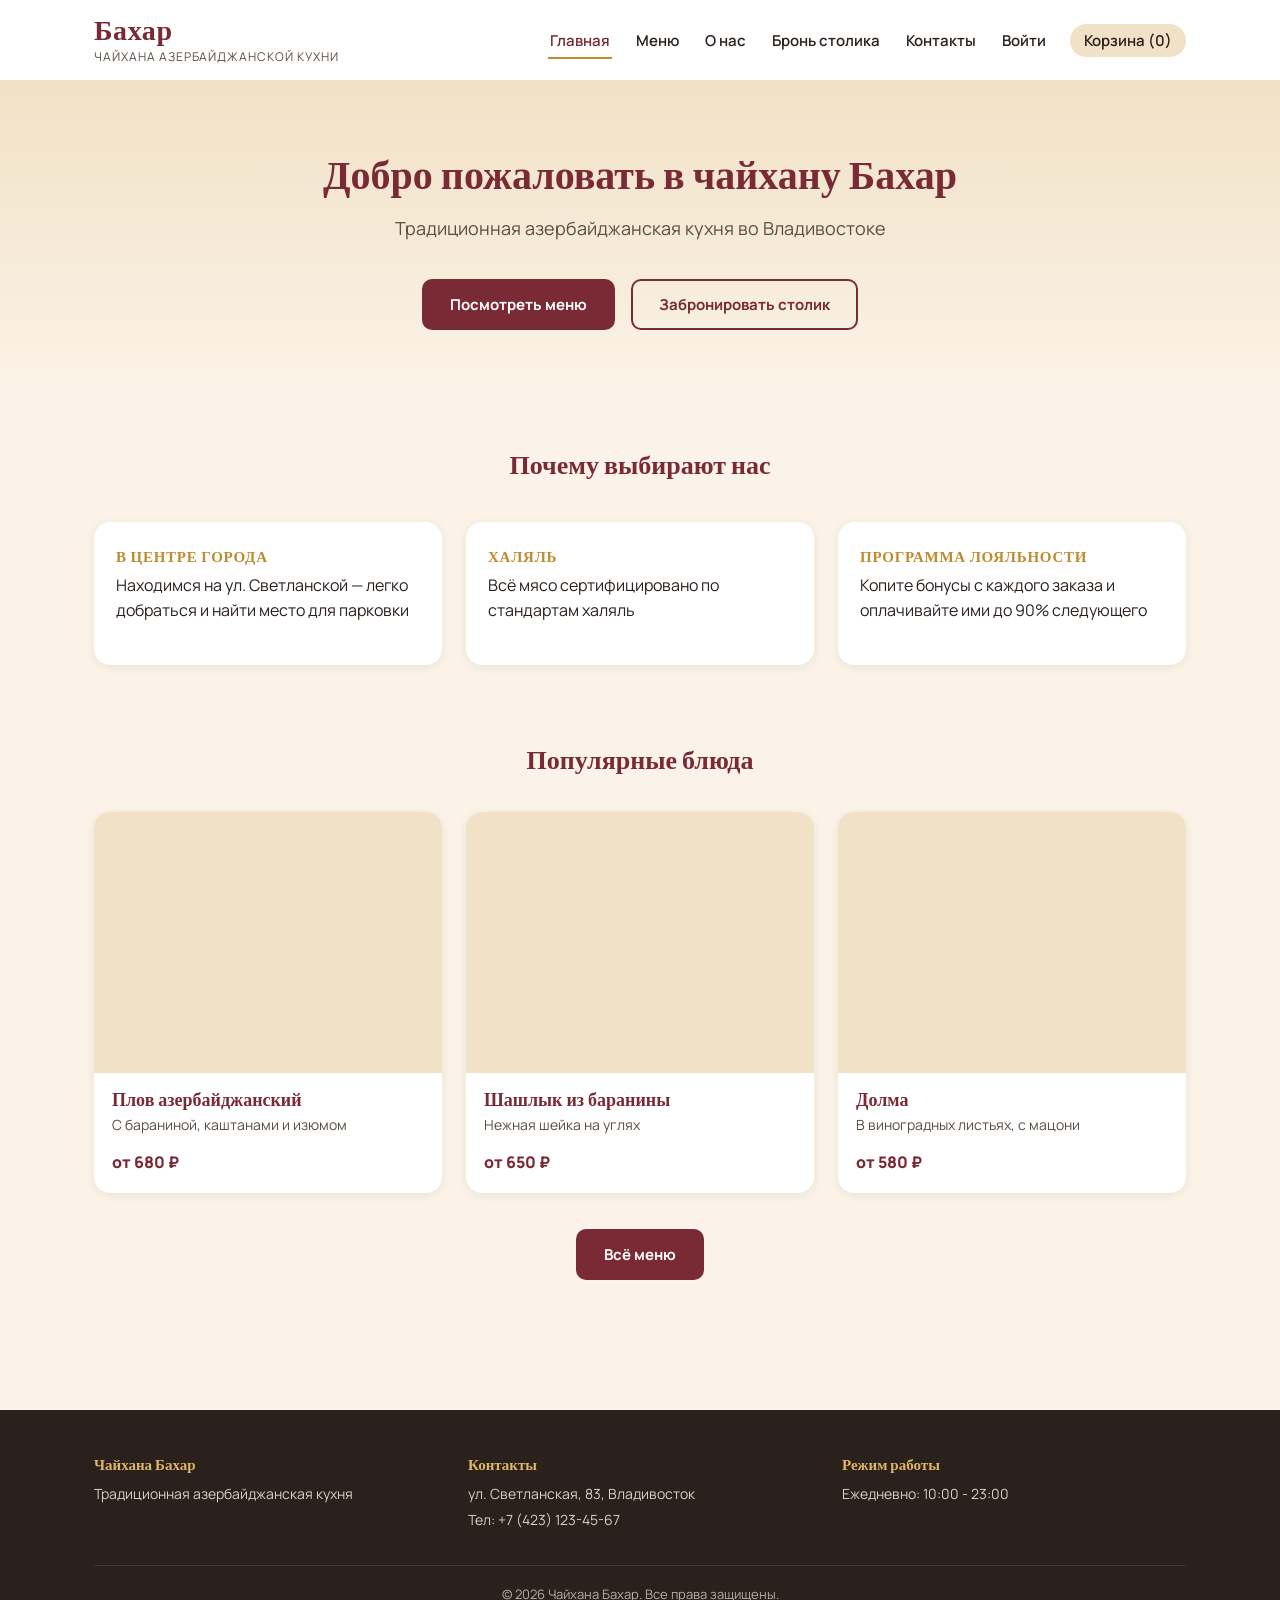
==== bahar_chaykhana/wwwroot/index.html @ 2b30fce7 "Добавьте файлы проекта." ====
<!DOCTYPE html>
<html lang="ru">
<head>
    <meta charset="UTF-8">
    <meta name="viewport" content="width=device-width, initial-scale=1.0">
    <title>Чайхана Бахар - азербайджанская кухня во Владивостоке</title>
    <link rel="stylesheet" href="css/style.css">
</head>
<body>
    <header>
        <div class="container">
            <div class="logo">
                <h1>Бахар</h1>
                <span>чайхана азербайджанской кухни</span>
            </div>
            <nav>
                <ul>
                    <li><a href="index.html" class="active">Главная</a></li>
                    <li><a href="menu.html">Меню</a></li>
                    <li><a href="about.html">О нас</a></li>
                    <li><a href="booking.html">Бронь столика</a></li>
                    <li><a href="contacts.html">Контакты</a></li>
                    <li><a href="login.html">Войти</a></li>
                    <li><a href="cart.html" class="cart-link">Корзина (<span id="cart-count">0</span>)</a></li>
                </ul>
            </nav>
        </div>
    </header>

    <main>
        <section class="hero">
            <div class="container">
                <h2>Добро пожаловать в чайхану Бахар</h2>
                <p>Традиционная азербайджанская кухня во Владивостоке</p>
                <div class="hero-buttons">
                    <a href="menu.html" class="btn btn-primary">Посмотреть меню</a>
                    <a href="booking.html" class="btn btn-secondary">Забронировать столик</a>
                </div>
            </div>
        </section>

        <section class="features">
            <div class="container">
                <h3>Почему выбирают нас</h3>
                <div class="features-grid">
                    <div class="feature">
                        <h4>В центре города</h4>
                        <p>Находимся на ул. Светланской — легко добраться и найти место для парковки</p>
                    </div>
                    <div class="feature">
                        <h4>Халяль</h4>
                        <p>Всё мясо сертифицировано по стандартам халяль</p>
                    </div>
                    <div class="feature">
                        <h4>Программа лояльности</h4>
                        <p>Копите бонусы с каждого заказа и оплачивайте ими до 90% следующего</p>
                    </div>
                </div>
            </div>
        </section>

        <section class="popular-dishes">
            <div class="container">
                <h3>Популярные блюда</h3>
                <div class="dishes-preview">
                    <div class="dish-card">
                        <div class="dish-image"></div>
                        <h4>Плов азербайджанский</h4>
                        <p>С бараниной, каштанами и изюмом</p>
                        <span class="price">от 680 ₽</span>
                    </div>
                    <div class="dish-card">
                        <div class="dish-image"></div>
                        <h4>Шашлык из баранины</h4>
                        <p>Нежная шейка на углях</p>
                        <span class="price">от 650 ₽</span>
                    </div>
                    <div class="dish-card">
                        <div class="dish-image"></div>
                        <h4>Долма</h4>
                        <p>В виноградных листьях, с мацони</p>
                        <span class="price">от 580 ₽</span>
                    </div>
                </div>
                <div class="text-center">
                    <a href="menu.html" class="btn btn-primary">Всё меню</a>
                </div>
            </div>
        </section>
    </main>

    <footer>
        <div class="container">
            <div class="footer-content">
                <div class="footer-section">
                    <h4>Чайхана Бахар</h4>
                    <p>Традиционная азербайджанская кухня</p>
                </div>
                <div class="footer-section">
                    <h4>Контакты</h4>
                    <p>ул. Светланская, 83, Владивосток</p>
                    <p>Тел: +7 (423) 123-45-67</p>
                </div>
                <div class="footer-section">
                    <h4>Режим работы</h4>
                    <p>Ежедневно: 10:00 - 23:00</p>
                </div>
            </div>
            <div class="footer-bottom">
                <p>&copy; 2026 Чайхана Бахар. Все права защищены.</p>
            </div>
        </div>
    </footer>

    <script src="js/main.js"></script>
</body>
</html>
---- bahar_chaykhana/wwwroot/css/style.css ----
/* ==========================================================================
   style.css — общая дизайн-система сайта чайханы «Бахар»
   Подключается на всех страницах первым, до файла конкретной страницы.
   ========================================================================== */

@import url('https://fonts.googleapis.com/css2?family=Fraunces:opsz,wght@9..144,400;9..144,500;9..144,600;9..144,700&family=Manrope:wght@400;500;600;700;800&display=swap');

:root {
    /* Палитра — гранат, латунь, тёплый кофейный текст, редкий бирюзовый акцент */
    --color-pomegranate: #7A2A35;
    --color-pomegranate-dark: #591E26;
    --color-brass: #C08A2E;
    --color-brass-light: #E0B565;
    --color-cream: #FBF3E7;
    --color-cream-deep: #F1E1C6;
    --color-ink: #2B211C;
    --color-ink-soft: #5A4E44;
    --color-teal: #2F5D50;
    --color-white: #FFFFFF;
    --color-danger: #A3352E;
    --color-success: #3B6D11;

    /* Типографика */
    --font-display: 'Fraunces', Georgia, serif;
    --font-body: 'Manrope', 'Segoe UI', sans-serif;

    /* Разное */
    --radius: 10px;
    --radius-lg: 16px;
    --shadow-card: 0 2px 10px rgba(43, 33, 28, 0.08);
    --max-width: 1140px;
}

/* ---------- Сброс и база ---------- */

* {
    box-sizing: border-box;
}

html {
    scroll-behavior: smooth;
}

body {
    margin: 0;
    font-family: var(--font-body);
    color: var(--color-ink);
    background: var(--color-cream);
    line-height: 1.55;
    -webkit-font-smoothing: antialiased;
}

h1, h2, h3, h4, h5 {
    font-family: var(--font-display);
    color: var(--color-pomegranate);
    line-height: 1.2;
    margin: 0 0 0.6em;
}

p {
    margin: 0 0 1em;
}

a {
    color: var(--color-pomegranate);
    text-decoration: none;
}

a:hover {
    color: var(--color-brass);
}

img {
    max-width: 100%;
    display: block;
}

.container {
    max-width: var(--max-width);
    margin: 0 auto;
    padding: 0 24px;
}

.text-center {
    text-align: center;
}

/* ---------- Орнамент-разделитель (подпись стиля сайта) ----------
   Тонкая геометрическая решётка в духе азербайджанского шебеке —
   используется между секциями вместо обычной линии. */

.ornament-divider {
    height: 14px;
    background-image: url("data:image/svg+xml,%3Csvg xmlns='http://www.w3.org/2000/svg' width='28' height='14'%3E%3Crect width='28' height='14' fill='none'/%3E%3Cpath d='M14 1 L27 7 L14 13 L1 7 Z' fill='none' stroke='%23C08A2E' stroke-width='1'/%3E%3Ccircle cx='14' cy='7' r='2' fill='%237A2A35'/%3E%3C/svg%3E");
    background-repeat: repeat-x;
    background-position: center;
    opacity: 0.55;
}

/* ---------- Шапка ---------- */

header {
    background: var(--color-white);
    border-bottom: 1px solid var(--color-cream-deep);
    position: sticky;
    top: 0;
    z-index: 100;
}

header .container {
    display: flex;
    align-items: center;
    justify-content: space-between;
    padding-top: 14px;
    padding-bottom: 14px;
    flex-wrap: wrap;
    gap: 12px;
}

.logo h1 {
    font-size: 28px;
    margin: 0;
    letter-spacing: 0.02em;
}

.logo span {
    display: block;
    font-size: 12px;
    color: var(--color-ink-soft);
    text-transform: uppercase;
    letter-spacing: 0.08em;
}

nav ul {
    list-style: none;
    display: flex;
    gap: 22px;
    margin: 0;
    padding: 0;
    flex-wrap: wrap;
}

nav a {
    color: var(--color-ink);
    font-weight: 600;
    font-size: 15px;
    padding: 6px 2px;
    border-bottom: 2px solid transparent;
}

nav a:hover,
nav a.active {
    color: var(--color-pomegranate);
    border-bottom-color: var(--color-brass);
}

nav a.cart-link {
    background: var(--color-cream-deep);
    padding: 6px 14px;
    border-radius: 999px;
    border-bottom: none;
}

nav a.cart-link:hover,
nav a.cart-link.active {
    background: var(--color-pomegranate);
    color: var(--color-white);
}

/* ---------- Кнопки ---------- */

.btn {
    display: inline-block;
    font-family: var(--font-body);
    font-weight: 700;
    font-size: 15px;
    padding: 12px 26px;
    border-radius: var(--radius);
    border: 2px solid transparent;
    cursor: pointer;
    text-align: center;
    transition: transform 0.12s ease, background 0.15s ease, color 0.15s ease;
}

.btn:active {
    transform: scale(0.98);
}

.btn-primary {
    background: var(--color-pomegranate);
    color: var(--color-white);
}

.btn-primary:hover {
    background: var(--color-pomegranate-dark);
    color: var(--color-white);
}

.btn-secondary {
    background: transparent;
    color: var(--color-pomegranate);
    border-color: var(--color-pomegranate);
}

.btn-secondary:hover {
    background: var(--color-pomegranate);
    color: var(--color-white);
}

.btn-outline {
    background: transparent;
    color: var(--color-ink);
    border-color: var(--color-ink-soft);
}

.btn-outline:hover {
    border-color: var(--color-ink);
    color: var(--color-ink);
    background: var(--color-cream-deep);
}

.btn-small {
    padding: 7px 14px;
    font-size: 13px;
}

.btn-large {
    padding: 15px 34px;
    font-size: 16px;
}

.btn-full {
    display: block;
    width: 100%;
}

.btn:disabled {
    opacity: 0.5;
    cursor: not-allowed;
}

/* ---------- Секции общего вида (используются на index.html) ---------- */

.hero {
    background: linear-gradient(180deg, var(--color-cream-deep), var(--color-cream));
    padding: 70px 0 60px;
    text-align: center;
}

.hero h2 {
    font-size: 40px;
    max-width: 720px;
    margin: 0 auto 0.4em;
}

.hero p {
    font-size: 18px;
    color: var(--color-ink-soft);
    margin-bottom: 2em;
}

.hero-buttons {
    display: flex;
    gap: 16px;
    justify-content: center;
    flex-wrap: wrap;
}

.features {
    padding: 60px 0;
}

.features h3 {
    text-align: center;
    font-size: 26px;
    margin-bottom: 40px;
}

.features-grid {
    display: grid;
    grid-template-columns: repeat(auto-fit, minmax(220px, 1fr));
    gap: 24px;
}

.feature,
.feature-card {
    background: var(--color-white);
    border-radius: var(--radius-lg);
    padding: 26px 22px;
    box-shadow: var(--shadow-card);
}

.feature h4,
.feature-card h4 {
    color: var(--color-brass);
    font-size: 15px;
    text-transform: uppercase;
    letter-spacing: 0.05em;
    margin-bottom: 0.5em;
}

.popular-dishes {
    padding: 20px 0 70px;
}

.popular-dishes h3 {
    text-align: center;
    font-size: 26px;
    margin-bottom: 36px;
}

.dishes-preview {
    display: grid;
    grid-template-columns: repeat(auto-fit, minmax(220px, 1fr));
    gap: 24px;
    margin-bottom: 36px;
}

.dish-card {
    background: var(--color-white);
    border-radius: var(--radius-lg);
    overflow: hidden;
    box-shadow: var(--shadow-card);
}

.dish-image {
    aspect-ratio: 4 / 3;
    background: var(--color-cream-deep);
}

.dish-image img {
    width: 100%;
    height: 100%;
    object-fit: cover;
}

.dish-card h4,
.dish-card p,
.dish-card .price {
    padding-left: 18px;
    padding-right: 18px;
}

.dish-card h4 {
    margin-top: 16px;
    margin-bottom: 4px;
    font-size: 18px;
}

.dish-card p {
    color: var(--color-ink-soft);
    font-size: 14px;
}

.dish-card .price {
    display: block;
    font-weight: 800;
    color: var(--color-pomegranate);
    padding-bottom: 18px;
}

/* ---------- Общие элементы форм (booking / checkout / auth) ---------- */

.form-group {
    margin-bottom: 18px;
}

.form-row {
    display: grid;
    grid-template-columns: 1fr 1fr;
    gap: 16px;
}

label {
    display: block;
    font-weight: 700;
    font-size: 14px;
    margin-bottom: 6px;
    color: var(--color-ink);
}

input[type="text"],
input[type="tel"],
input[type="email"],
input[type="password"],
input[type="date"],
input[type="time"],
input[type="number"],
select,
textarea {
    width: 100%;
    padding: 11px 14px;
    border: 1.5px solid var(--color-cream-deep);
    border-radius: var(--radius);
    font-family: var(--font-body);
    font-size: 15px;
    background: var(--color-white);
    color: var(--color-ink);
}

input:focus,
select:focus,
textarea:focus {
    outline: none;
    border-color: var(--color-brass);
}

.form-hint {
    font-size: 13px;
    color: var(--color-ink-soft);
    margin-top: 6px;
}

.radio-group {
    display: flex;
    gap: 20px;
}

.radio-label {
    display: flex;
    align-items: center;
    gap: 6px;
    font-weight: 600;
    cursor: pointer;
}

/* ---------- Подвал ---------- */

footer {
    background: var(--color-ink);
    color: var(--color-cream);
    margin-top: 60px;
}

.footer-content {
    display: grid;
    grid-template-columns: repeat(auto-fit, minmax(200px, 1fr));
    gap: 30px;
    padding: 46px 0 30px;
}

.footer-section h4 {
    color: var(--color-brass-light);
    font-size: 15px;
    margin-bottom: 0.6em;
}

.footer-section p {
    color: #D8CFC5;
    font-size: 14px;
    margin-bottom: 0.3em;
}

.footer-bottom {
    border-top: 1px solid rgba(255, 255, 255, 0.1);
    padding: 18px 0;
    text-align: center;
    font-size: 13px;
    color: #B7ADA2;
}

/* ---------- Адаптивность ---------- */

@media (max-width: 720px) {
    header .container {
        flex-direction: column;
        align-items: flex-start;
    }

    nav ul {
        gap: 14px;
        font-size: 14px;
    }

    .hero h2 {
        font-size: 28px;
    }

    .form-row {
        grid-template-columns: 1fr;
    }
}
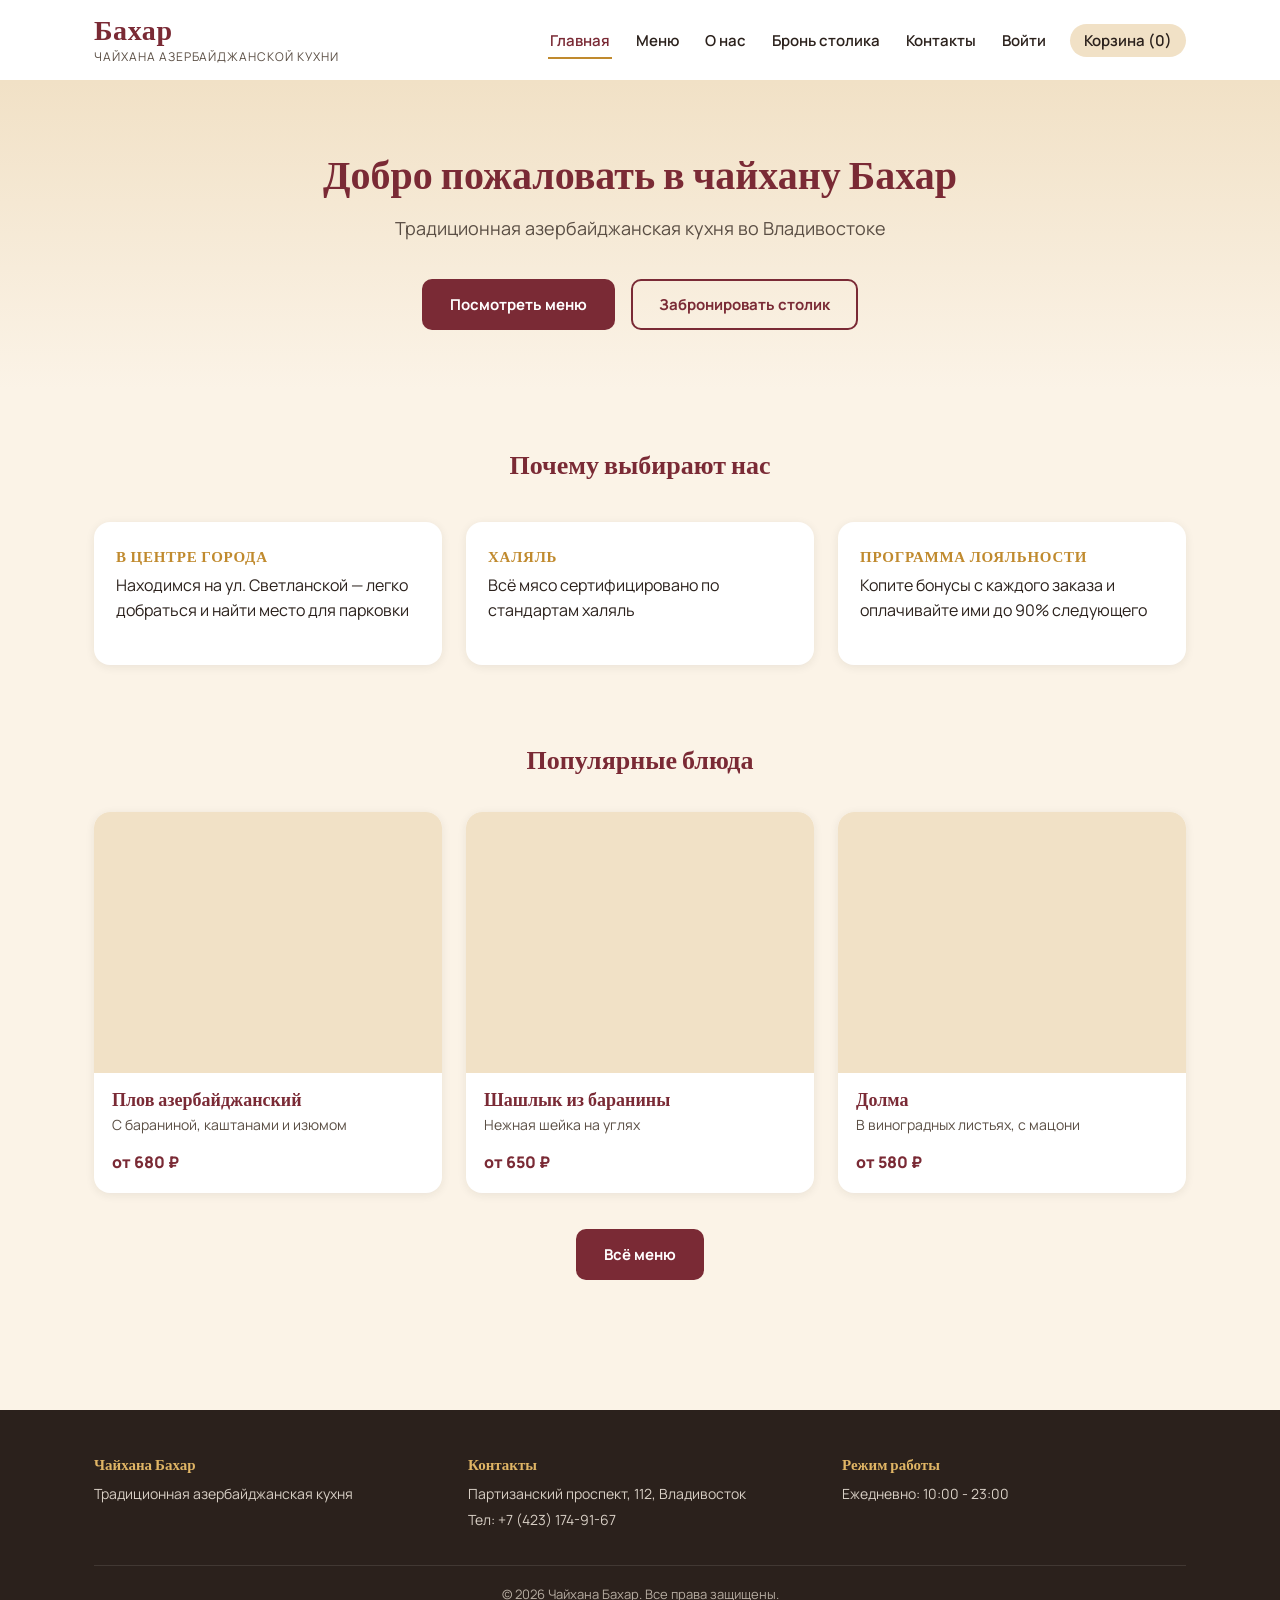
==== commit e35c562b: "New address and phone number" ====
--- a/bahar_chaykhana/wwwroot/index.html
+++ b/bahar_chaykhana/wwwroot/index.html
@@ -98,8 +98,8 @@
                 </div>
                 <div class="footer-section">
                     <h4>Контакты</h4>
-                    <p>ул. Светланская, 83, Владивосток</p>
-                    <p>Тел: +7 (423) 123-45-67</p>
+                    <p>Партизанский проспект, 112, Владивосток</p>
+                    <p>Тел: +7 (423) 174-91-67</p>
                 </div>
                 <div class="footer-section">
                     <h4>Режим работы</h4>
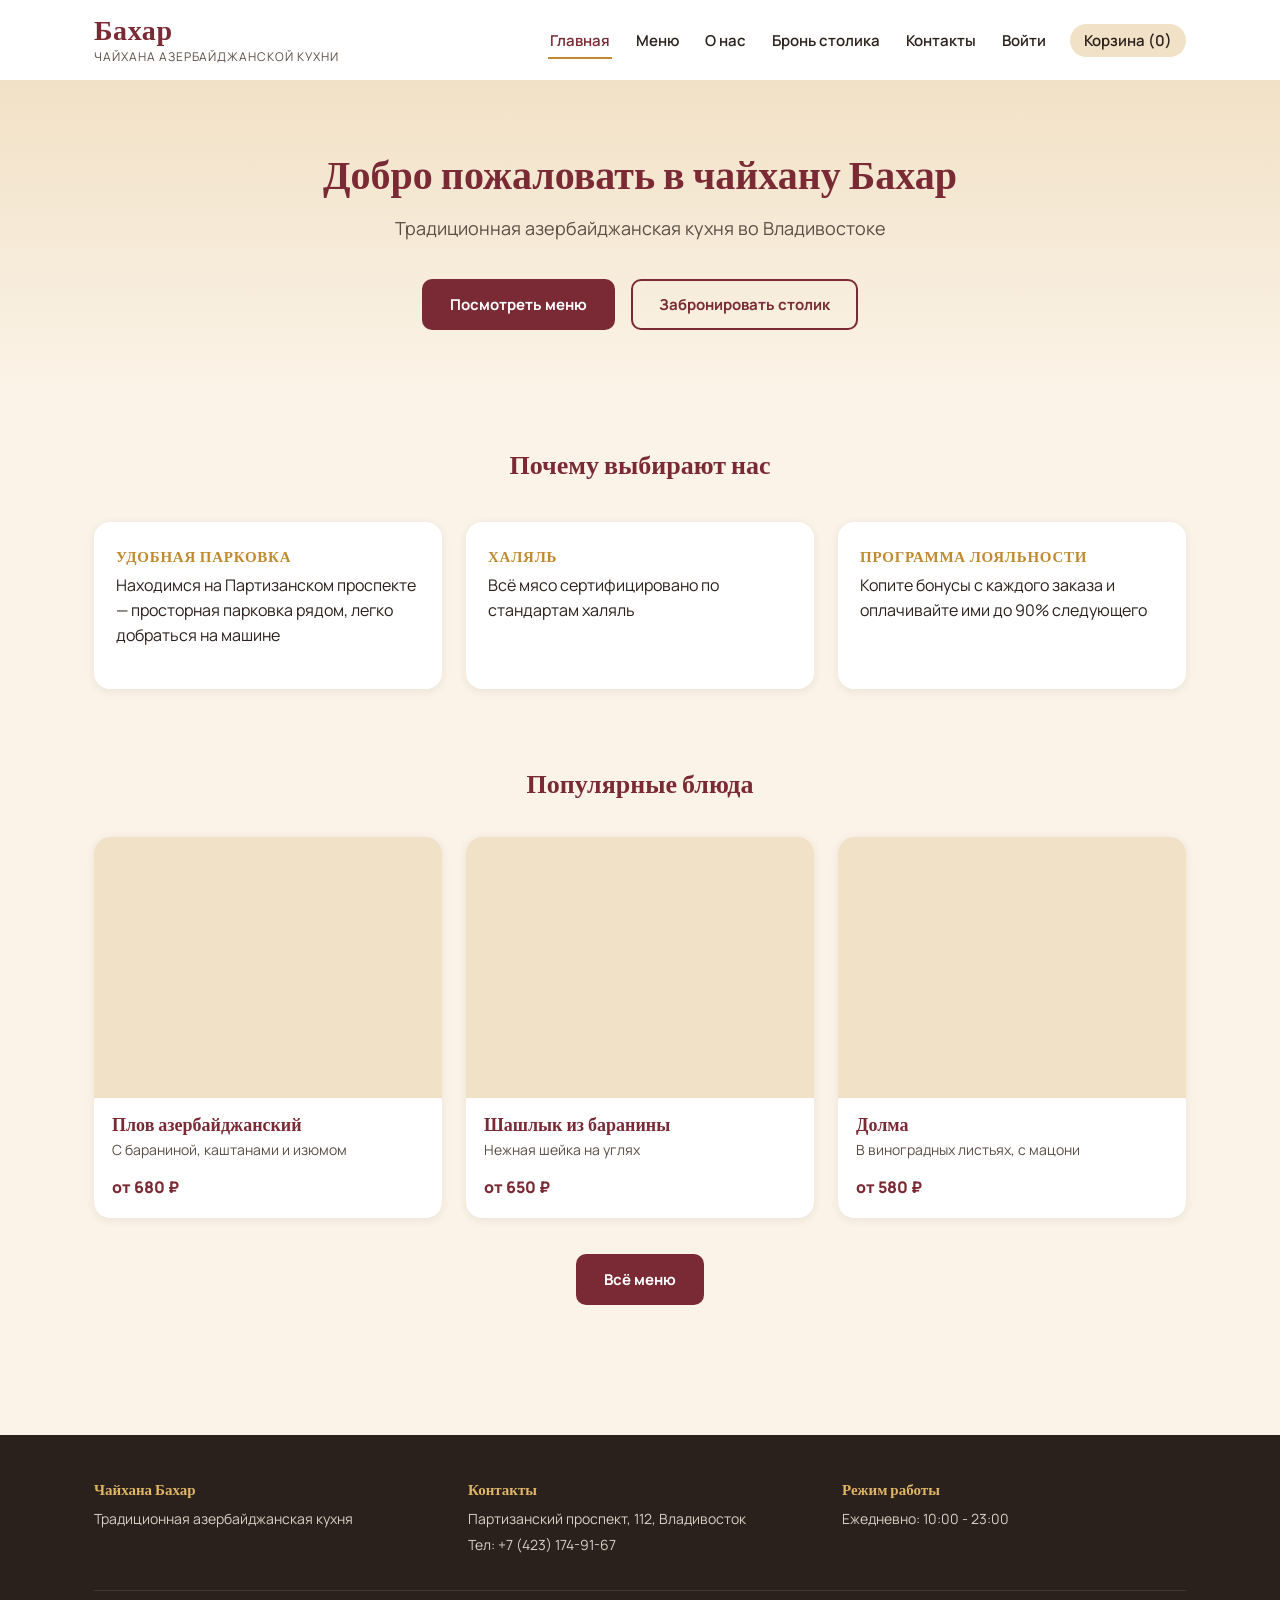
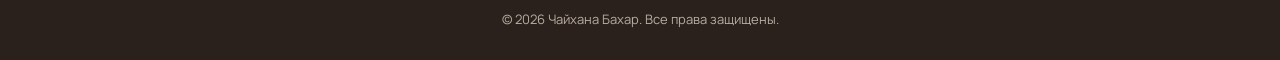
==== commit 6c13d5d1: "little changes and dishes photo" ====
--- a/bahar_chaykhana/wwwroot/index.html
+++ b/bahar_chaykhana/wwwroot/index.html
@@ -44,8 +44,8 @@
                 <h3>Почему выбирают нас</h3>
                 <div class="features-grid">
                     <div class="feature">
-                        <h4>В центре города</h4>
-                        <p>Находимся на ул. Светланской — легко добраться и найти место для парковки</p>
+                        <h4>Удобная парковка</h4>
+                        <p>Находимся на Партизанском проспекте — просторная парковка рядом, легко добраться на машине</p>
                     </div>
                     <div class="feature">
                         <h4>Халяль</h4>
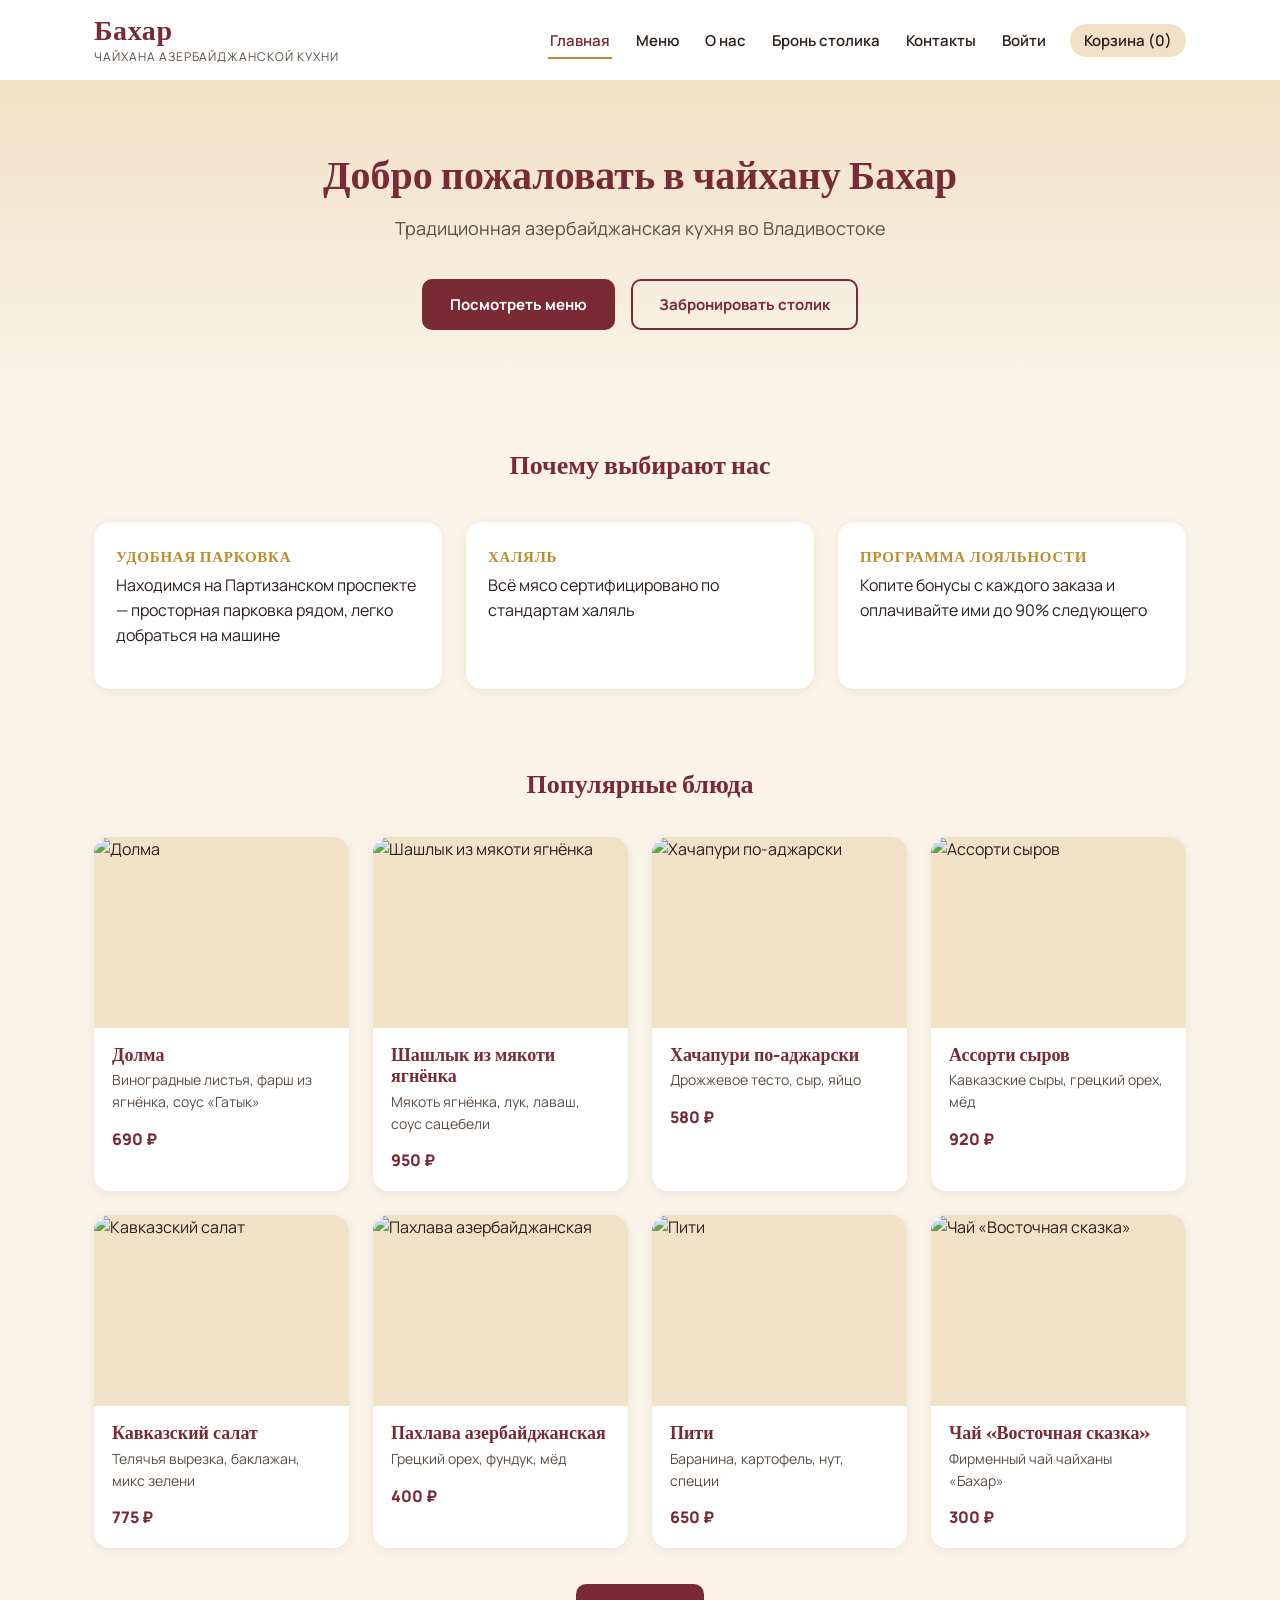
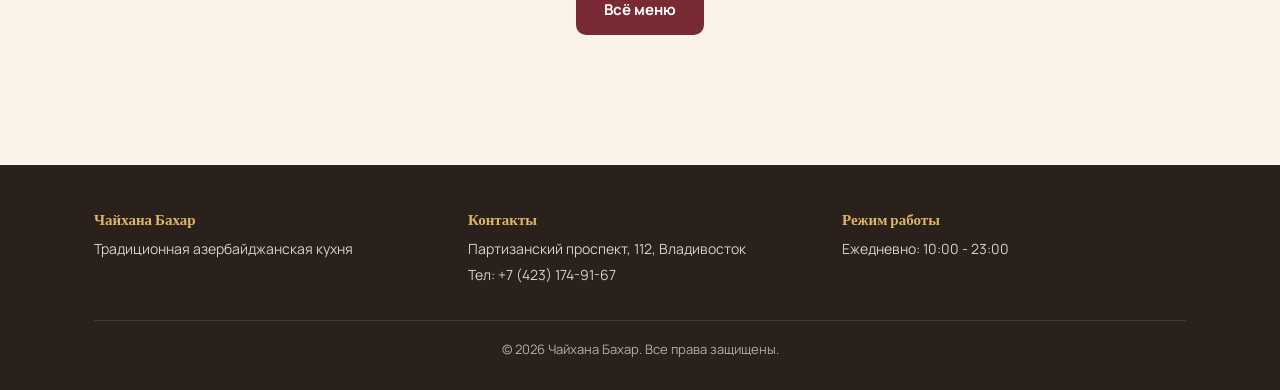
==== commit 93402111: "." ====
--- a/bahar_chaykhana/wwwroot/index.html
+++ b/bahar_chaykhana/wwwroot/index.html
@@ -64,22 +64,52 @@
                 <h3>Популярные блюда</h3>
                 <div class="dishes-preview">
                     <div class="dish-card">
-                        <div class="dish-image"></div>
-                        <h4>Плов азербайджанский</h4>
-                        <p>С бараниной, каштанами и изюмом</p>
-                        <span class="price">от 680 ₽</span>
+                        <div class="dish-image"><img src="/images/dishes/dolma.jpg" alt="Долма"></div>
+                        <h4>Долма</h4>
+                        <p>Виноградные листья, фарш из ягнёнка, соус «Гатык»</p>
+                        <span class="price">690 ₽</span>
                     </div>
                     <div class="dish-card">
-                        <div class="dish-image"></div>
-                        <h4>Шашлык из баранины</h4>
-                        <p>Нежная шейка на углях</p>
-                        <span class="price">от 650 ₽</span>
+                        <div class="dish-image"><img src="/images/dishes/shashlyk_iz_myakoti_jagnenko.jpg" alt="Шашлык из мякоти ягнёнка"></div>
+                        <h4>Шашлык из мякоти ягнёнка</h4>
+                        <p>Мякоть ягнёнка, лук, лаваш, соус сацебели</p>
+                        <span class="price">950 ₽</span>
                     </div>
                     <div class="dish-card">
-                        <div class="dish-image"></div>
-                        <h4>Долма</h4>
-                        <p>В виноградных листьях, с мацони</p>
-                        <span class="price">от 580 ₽</span>
+                        <div class="dish-image"><img src="/images/dishes/khachapuri_po_adzharski.jpg" alt="Хачапури по-аджарски"></div>
+                        <h4>Хачапури по-аджарски</h4>
+                        <p>Дрожжевое тесто, сыр, яйцо</p>
+                        <span class="price">580 ₽</span>
+                    </div>
+                    <div class="dish-card">
+                        <div class="dish-image"><img src="/images/dishes/cheese_assorti.jpg" alt="Ассорти сыров"></div>
+                        <h4>Ассорти сыров</h4>
+                        <p>Кавказские сыры, грецкий орех, мёд</p>
+                        <span class="price">920 ₽</span>
+                    </div>
+                    <div class="dish-card">
+                        <div class="dish-image"><img src="/images/dishes/caucasian_salad.jpg" alt="Кавказский салат"></div>
+                        <h4>Кавказский салат</h4>
+                        <p>Телячья вырезка, баклажан, микс зелени</p>
+                        <span class="price">775 ₽</span>
+                    </div>
+                    <div class="dish-card">
+                        <div class="dish-image"><img src="/images/dishes/pahlava_azerbajdzhanskaya.jpg" alt="Пахлава азербайджанская"></div>
+                        <h4>Пахлава азербайджанская</h4>
+                        <p>Грецкий орех, фундук, мёд</p>
+                        <span class="price">400 ₽</span>
+                    </div>
+                    <div class="dish-card">
+                        <div class="dish-image"><img src="/images/dishes/piti.jpg" alt="Пити"></div>
+                        <h4>Пити</h4>
+                        <p>Баранина, картофель, нут, специи</p>
+                        <span class="price">650 ₽</span>
+                    </div>
+                    <div class="dish-card">
+                        <div class="dish-image"><img src="/images/dishes/east_fairy_tea.jpg" alt="Чай «Восточная сказка»"></div>
+                        <h4>Чай «Восточная сказка»</h4>
+                        <p>Фирменный чай чайханы «Бахар»</p>
+                        <span class="price">300 ₽</span>
                     </div>
                 </div>
                 <div class="text-center">
@@ -114,4 +144,4 @@
 
     <script src="js/main.js"></script>
 </body>
-</html>
+</html>
